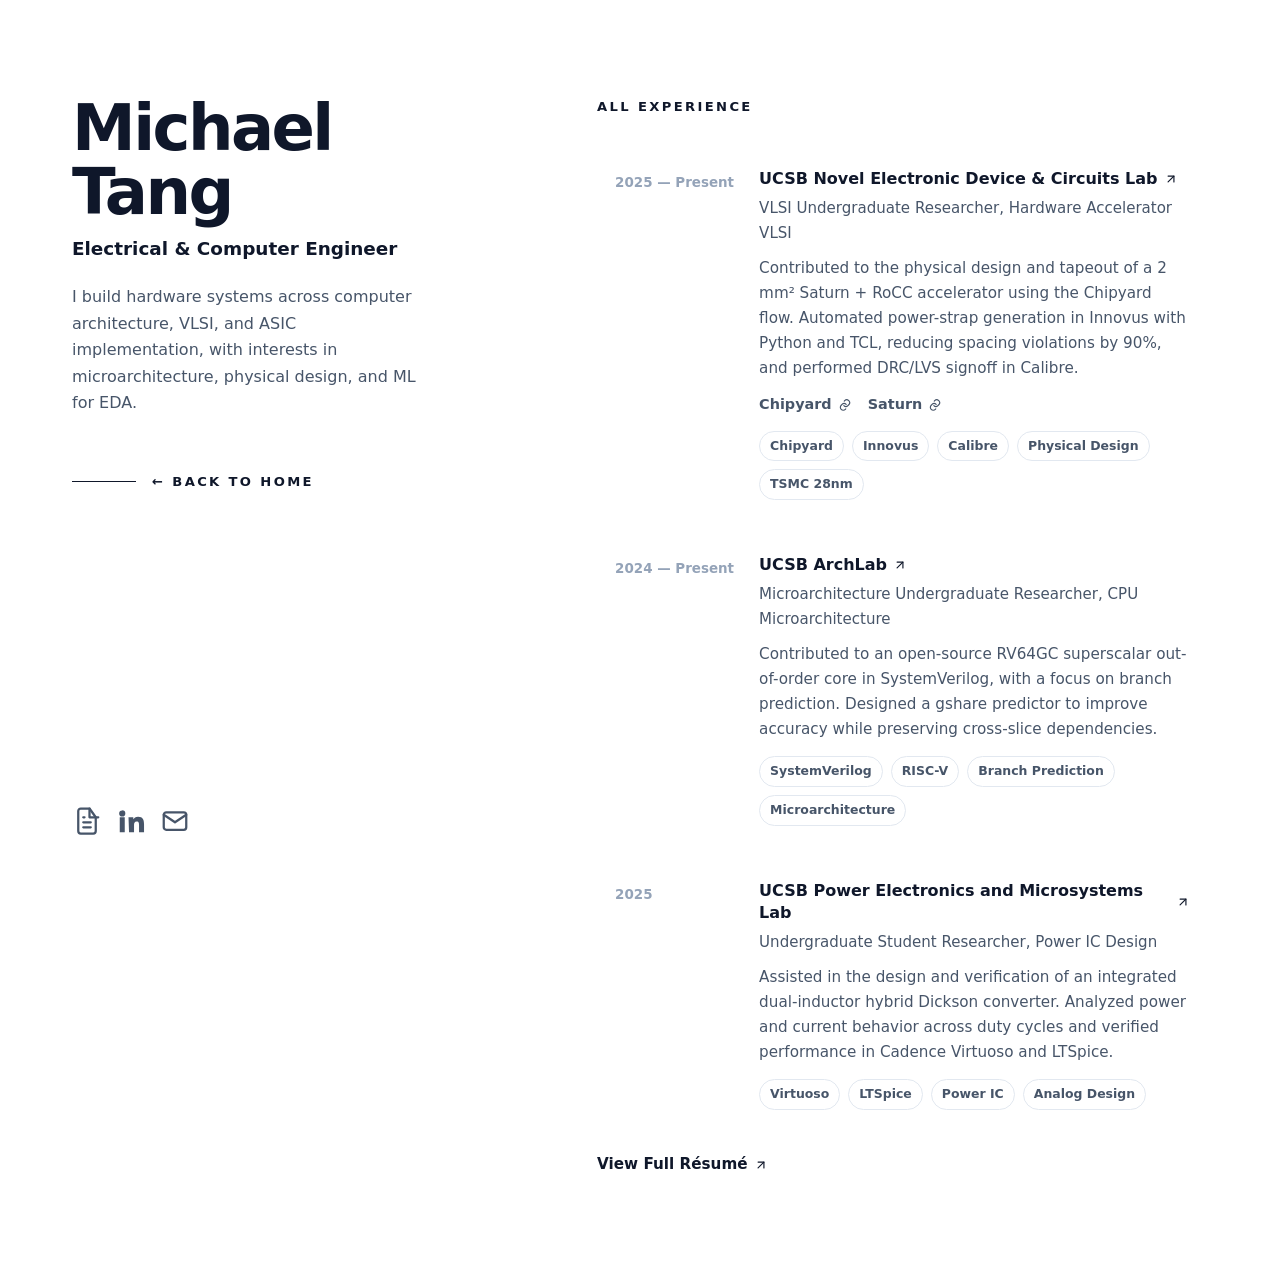
==== experiences.html @ 655ed009 "13" ====
<!DOCTYPE html>
<html lang="en">
<head>
  <meta charset="UTF-8" />
  <meta name="viewport" content="width=device-width, initial-scale=1.0" />
  <title>Experience — Michael Tang</title>
  <meta
    name="description"
    content="All experience by Michael Tang — computer architecture, VLSI, and hardware systems research."
  />
  <link rel="stylesheet" href="styles.css" />
</head>
<body>
  <div class="page">
    <aside class="sidebar">
      <div class="sidebar-top">
        <header>
          <h1>Michael Tang</h1>
          <p class="subtitle">Electrical &amp; Computer Engineer</p>
          <p class="intro">
            I build hardware systems across computer architecture, VLSI, and ASIC implementation,
            with interests in microarchitecture, physical design, and ML for EDA.
          </p>
        </header>

        <nav class="nav" aria-label="Section navigation">
          <ul>
            <li><a href="index.html" class="nav-link active">&larr; Back to Home</a></li>
          </ul>
        </nav>
      </div>

      <div class="socials">
        <a href="Michael_Tang_Resume.pdf" target="_blank" rel="noreferrer" aria-label="Resume">
          <svg class="social-icon" viewBox="0 0 24 24" fill="none" stroke="currentColor" stroke-width="1.8" stroke-linecap="round" stroke-linejoin="round" aria-hidden="true">
            <path d="M14 2H7a2 2 0 0 0-2 2v16a2 2 0 0 0 2 2h10a2 2 0 0 0 2-2V9z"></path>
            <path d="M14 2v7h7"></path>
            <path d="M9 13h6"></path>
            <path d="M9 17h6"></path>
            <path d="M9 9h1"></path>
          </svg>
        </a>

        <a href="https://linkedin.com/in/michael-tang-32861025a" target="_blank" rel="noreferrer" aria-label="LinkedIn">
          <svg class="social-icon" viewBox="0 0 24 24" fill="currentColor" aria-hidden="true">
            <path d="M4.98 3.5A2.48 2.48 0 1 0 5 8.46 2.48 2.48 0 0 0 4.98 3.5ZM3 9h4v12H3Zm7 0h3.83v1.64h.05c.53-1 1.83-2.05 3.77-2.05 4.03 0 4.78 2.65 4.78 6.09V21h-4v-5.57c0-1.33-.02-3.04-1.85-3.04-1.86 0-2.15 1.45-2.15 2.95V21h-4Z"/>
          </svg>
        </a>

        <a href="mailto:micdtang@gmail.com" aria-label="Email">
          <svg class="social-icon" viewBox="0 0 24 24" fill="none" stroke="currentColor" stroke-width="1.8" stroke-linecap="round" stroke-linejoin="round" aria-hidden="true">
            <rect x="3" y="5" width="18" height="14" rx="2"></rect>
            <path d="M3 7l9 6 9-6"></path>
          </svg>
        </a>
      </div>
    </aside>

    <main class="content">
      <section id="experience">
        <h2 class="page-heading">All Experience</h2>
        <div class="list">
          <article class="card">
            <div class="card-date">2025 — Present</div>
            <div class="card-body">
              <h3>
                <a class="inline-link" href="https://sites.google.com/site/strukov/people" target="_blank" rel="noreferrer">
                  UCSB Novel Electronic Device &amp; Circuits Lab
                  <svg class="icon" xmlns="http://www.w3.org/2000/svg" viewBox="0 0 24 24" fill="none" stroke="currentColor" stroke-width="2" stroke-linecap="round" stroke-linejoin="round" aria-hidden="true">
                    <path d="M7 17L17 7"></path>
                    <path d="M7 7h10v10"></path>
                  </svg>
                </a>
              </h3>
              <span class="role">VLSI Undergraduate Researcher, Hardware Accelerator VLSI</span>
              <p>
                Contributed to the physical design and tapeout of a 2 mm² Saturn + RoCC accelerator using the Chipyard flow. Automated power-strap generation in Innovus with Python and TCL, reducing spacing violations by 90%, and performed DRC/LVS signoff in Calibre.
              </p>
              <div class="project-links">
                <a class="inline-link" href="https://chipyard.readthedocs.io/en/latest/" target="_blank" rel="noreferrer">
                  Chipyard
                  <svg class="icon" xmlns="http://www.w3.org/2000/svg" viewBox="0 0 24 24" fill="none" stroke="currentColor" stroke-width="2" stroke-linecap="round" stroke-linejoin="round" aria-hidden="true">
                    <path d="M10 13a5 5 0 0 0 7.07 0l1.41-1.41a5 5 0 0 0-7.07-7.07L10.7 5.23"></path>
                    <path d="M14 11a5 5 0 0 0-7.07 0L5.52 12.41a5 5 0 1 0 7.07 7.07l.71-.71"></path>
                  </svg>
                </a>
                <a class="inline-link" href="https://github.com/ucb-bar/saturn-vectors" target="_blank" rel="noreferrer">
                  Saturn
                  <svg class="icon" xmlns="http://www.w3.org/2000/svg" viewBox="0 0 24 24" fill="none" stroke="currentColor" stroke-width="2" stroke-linecap="round" stroke-linejoin="round" aria-hidden="true">
                    <path d="M10 13a5 5 0 0 0 7.07 0l1.41-1.41a5 5 0 0 0-7.07-7.07L10.7 5.23"></path>
                    <path d="M14 11a5 5 0 0 0-7.07 0L5.52 12.41a5 5 0 1 0 7.07 7.07l.71-.71"></path>
                  </svg>
                </a>
              </div>
              <div class="tags">
                <span class="tag">Chipyard</span>
                <span class="tag">Innovus</span>
                <span class="tag">Calibre</span>
                <span class="tag">Physical Design</span>
                <span class="tag">TSMC 28nm</span>
              </div>
            </div>
          </article>

          <article class="card">
            <div class="card-date">2024 — Present</div>
            <div class="card-body">
              <h3>
                <a class="inline-link" href="https://www.arch.cs.ucsb.edu/" target="_blank" rel="noreferrer">
                  UCSB ArchLab
                  <svg class="icon" xmlns="http://www.w3.org/2000/svg" viewBox="0 0 24 24" fill="none" stroke="currentColor" stroke-width="2" stroke-linecap="round" stroke-linejoin="round" aria-hidden="true">
                    <path d="M7 17L17 7"></path>
                    <path d="M7 7h10v10"></path>
                  </svg>
                </a>
              </h3>
              <span class="role">Microarchitecture Undergraduate Researcher, CPU Microarchitecture</span>
              <p>
                Contributed to an open-source RV64GC superscalar out-of-order core in SystemVerilog, with a focus on branch prediction. Designed a gshare predictor to improve accuracy while preserving cross-slice dependencies.
              </p>
              <div class="tags">
                <span class="tag">SystemVerilog</span>
                <span class="tag">RISC-V</span>
                <span class="tag">Branch Prediction</span>
                <span class="tag">Microarchitecture</span>
              </div>
            </div>
          </article>

          <article class="card">
            <div class="card-date">2025</div>
            <div class="card-body">
              <h3>
                <a class="inline-link" href="https://energy.ece.ucsb.edu/" target="_blank" rel="noreferrer">
                  UCSB Power Electronics and Microsystems Lab
                  <svg class="icon" xmlns="http://www.w3.org/2000/svg" viewBox="0 0 24 24" fill="none" stroke="currentColor" stroke-width="2" stroke-linecap="round" stroke-linejoin="round" aria-hidden="true">
                    <path d="M7 17L17 7"></path>
                    <path d="M7 7h10v10"></path>
                  </svg>
                </a>
              </h3>
              <span class="role">Undergraduate Student Researcher, Power IC Design</span>
              <p>
                Assisted in the design and verification of an integrated dual-inductor hybrid Dickson converter. Analyzed power and current behavior across duty cycles and verified performance in Cadence Virtuoso and LTSpice.
              </p>
              <div class="tags">
                <span class="tag">Virtuoso</span>
                <span class="tag">LTSpice</span>
                <span class="tag">Power IC</span>
                <span class="tag">Analog Design</span>
              </div>
            </div>
          </article>
        </div>

        <a class="resume-link inline-link" href="Michael_Tang_Resume.pdf" target="_blank" rel="noreferrer">
          View Full Résumé
          <svg class="icon" xmlns="http://www.w3.org/2000/svg" viewBox="0 0 24 24" fill="none" stroke="currentColor" stroke-width="2" stroke-linecap="round" stroke-linejoin="round" aria-hidden="true">
            <path d="M7 17L17 7"></path>
            <path d="M7 7h10v10"></path>
          </svg>
        </a>
      </section>
    </main>
  </div>
</body>
</html>
---- styles.css ----
:root {
  --bg: #ffffff;
  --text: #0f172a;
  --muted: #475569;
  --light: #94a3b8;
  --border: #e2e8f0;
  --link: #0f172a;
  --max-width: 1200px;
  --left-col: 42%;
  --right-col: 58%;
  --section-gap: 7rem;
  --transition: 180ms ease;
}

* {
  box-sizing: border-box;
}

html {
  scroll-behavior: smooth;
}

body {
  margin: 0;
  font-family: Inter, ui-sans-serif, system-ui, -apple-system, BlinkMacSystemFont,
    "Segoe UI", sans-serif;
  background: var(--bg);
  color: var(--text);
  line-height: 1.65;
  -webkit-font-smoothing: antialiased;
  text-rendering: optimizeLegibility;
}

a {
  color: var(--link);
  text-decoration: none;
  transition: opacity var(--transition), color var(--transition), transform var(--transition);
}

a:hover {
  opacity: 0.8;
}

.page {
  max-width: var(--max-width);
  margin: 0 auto;
  padding: 0 32px;
  display: grid;
  grid-template-columns: minmax(280px, var(--left-col)) minmax(320px, var(--right-col));
  gap: 48px;
}

.sidebar {
  position: sticky;
  top: 0;
  height: 100vh;
  padding: 96px 0 64px;
  display: flex;
  flex-direction: column;
  justify-content: space-between;
}

.sidebar-top {
  max-width: 420px;
}

h1 {
  font-size: clamp(2.6rem, 5vw, 4.3rem);
  line-height: 1;
  margin: 0 0 10px;
  letter-spacing: -0.04em;
  font-weight: 700;
}

.subtitle {
  font-size: 1.15rem;
  font-weight: 600;
  margin: 0 0 20px;
  color: var(--text);
}

.intro {
  font-size: 1rem;
  color: var(--muted);
  max-width: 22rem;
  margin: 0 0 40px;
}

.nav {
  margin-top: 48px;
}

.nav ul {
  list-style: none;
  padding: 0;
  margin: 0;
}

.nav li + li {
  margin-top: 18px;
}

.nav a {
  display: inline-flex;
  align-items: center;
  gap: 16px;
  color: var(--light);
  font-size: 0.82rem;
  letter-spacing: 0.18em;
  text-transform: uppercase;
  font-weight: 700;
}

.nav a::before {
  content: "";
  display: inline-block;
  width: 32px;
  height: 1px;
  background: var(--light);
  transition: width var(--transition), background var(--transition);
}

.nav a:hover,
.nav a.active {
  color: var(--text);
  opacity: 1;
}

.nav a:hover::before,
.nav a.active::before {
  width: 64px;
  background: var(--text);
}

.socials {
  display: flex;
  gap: 14px;
  align-items: center;
  flex-wrap: wrap;
  padding-top: 32px;
}

.socials a {
  color: var(--muted);
  display: inline-flex;
  align-items: center;
  justify-content: center;
}

.socials a:hover {
  color: var(--text);
  opacity: 1;
  transform: translateY(-1px);
}

.social-icon {
  width: 30px;
  height: 30px;
  display: block;
}

.content {
  padding: 96px 0;
}

section {
  scroll-margin-top: 96px;
}

section + section {
  margin-top: var(--section-gap);
}

.section-heading {
  display: none;
  margin: 0 0 24px;
  font-size: 0.82rem;
  letter-spacing: 0.18em;
  text-transform: uppercase;
  color: var(--text);
  font-weight: 800;
}

.page-heading {
  display: block;
  margin: 0 0 32px;
  font-size: 0.82rem;
  letter-spacing: 0.18em;
  text-transform: uppercase;
  color: var(--text);
  font-weight: 800;
}

.about p {
  margin: 0 0 18px;
  color: var(--muted);
  font-size: 1rem;
}

.about strong {
  color: var(--text);
  font-weight: 600;
}

.list {
  display: grid;
  gap: 18px;
}

.card {
  display: grid;
  grid-template-columns: 120px 1fr;
  gap: 24px;
  padding: 18px 18px;
  border-radius: 14px;
  transition: background var(--transition), transform var(--transition);
}

.card:hover {
  background: #fafafa;
  transform: translateY(-1px);
}

.card-date {
  color: var(--light);
  font-size: 0.84rem;
  font-weight: 600;
  padding-top: 4px;
  white-space: nowrap;
}

.card-body h3 {
  margin: 0 0 6px;
  font-size: 1rem;
  line-height: 1.4;
  font-weight: 600;
  color: var(--text);
}

.card-body h3 a {
  color: inherit;
  text-decoration: none;
}

.card-body h3 a:hover {
  opacity: 1;
}

.inline-link {
  display: inline-flex;
  align-items: center;
  gap: 0.38rem;
  color: inherit;
  text-decoration: none;
}

.inline-link:hover {
  opacity: 1;
}

.inline-link .icon {
  width: 14px;
  height: 14px;
  flex-shrink: 0;
  transition: transform var(--transition);
}

.inline-link:hover .icon {
  transform: translate(2px, -2px);
}

.card-body .role {
  display: block;
  color: var(--muted);
  font-size: 0.94rem;
  margin-bottom: 10px;
}

.card-body p {
  margin: 0;
  color: var(--muted);
  font-size: 0.95rem;
}

.tags {
  display: flex;
  flex-wrap: wrap;
  gap: 8px;
  margin-top: 14px;
}

.tag {
  border: 1px solid var(--border);
  color: var(--muted);
  border-radius: 999px;
  padding: 4px 10px;
  font-size: 0.78rem;
  font-weight: 600;
  white-space: nowrap;
}

.resume-link {
  display: inline-flex;
  align-items: center;
  gap: 0.4rem;
  margin-top: 24px;
  color: var(--text);
  font-weight: 600;
  font-size: 0.95rem;
}

.project-links {
  display: flex;
  gap: 16px;
  margin-top: 12px;
  flex-wrap: wrap;
}

.project-links a {
  font-size: 0.9rem;
  font-weight: 600;
  color: var(--muted);
}

.project-links a:hover {
  color: var(--text);
  opacity: 1;
}

.footer-note {
  margin-top: 80px;
  color: var(--light);
  font-size: 0.88rem;
}

@media (max-width: 980px) {
  .page {
    grid-template-columns: 1fr;
    gap: 0;
    padding: 0 20px;
  }

  .sidebar {
    position: static;
    height: auto;
    padding: 72px 0 16px;
  }

  .nav {
    display: none;
  }

  .content {
    padding: 24px 0 72px;
  }

  .section-heading {
    display: block;
    position: sticky;
    top: 0;
    background: rgba(255, 255, 255, 0.96);
    backdrop-filter: blur(8px);
    padding: 16px 0;
    z-index: 10;
  }

  section + section {
    margin-top: 5rem;
  }
}

@media (max-width: 700px) {
  .card {
    grid-template-columns: 1fr;
    gap: 10px;
    padding: 16px 0;
  }

  .card-date {
    padding-top: 0;
  }

  h1 {
    font-size: 2.7rem;
  }
}
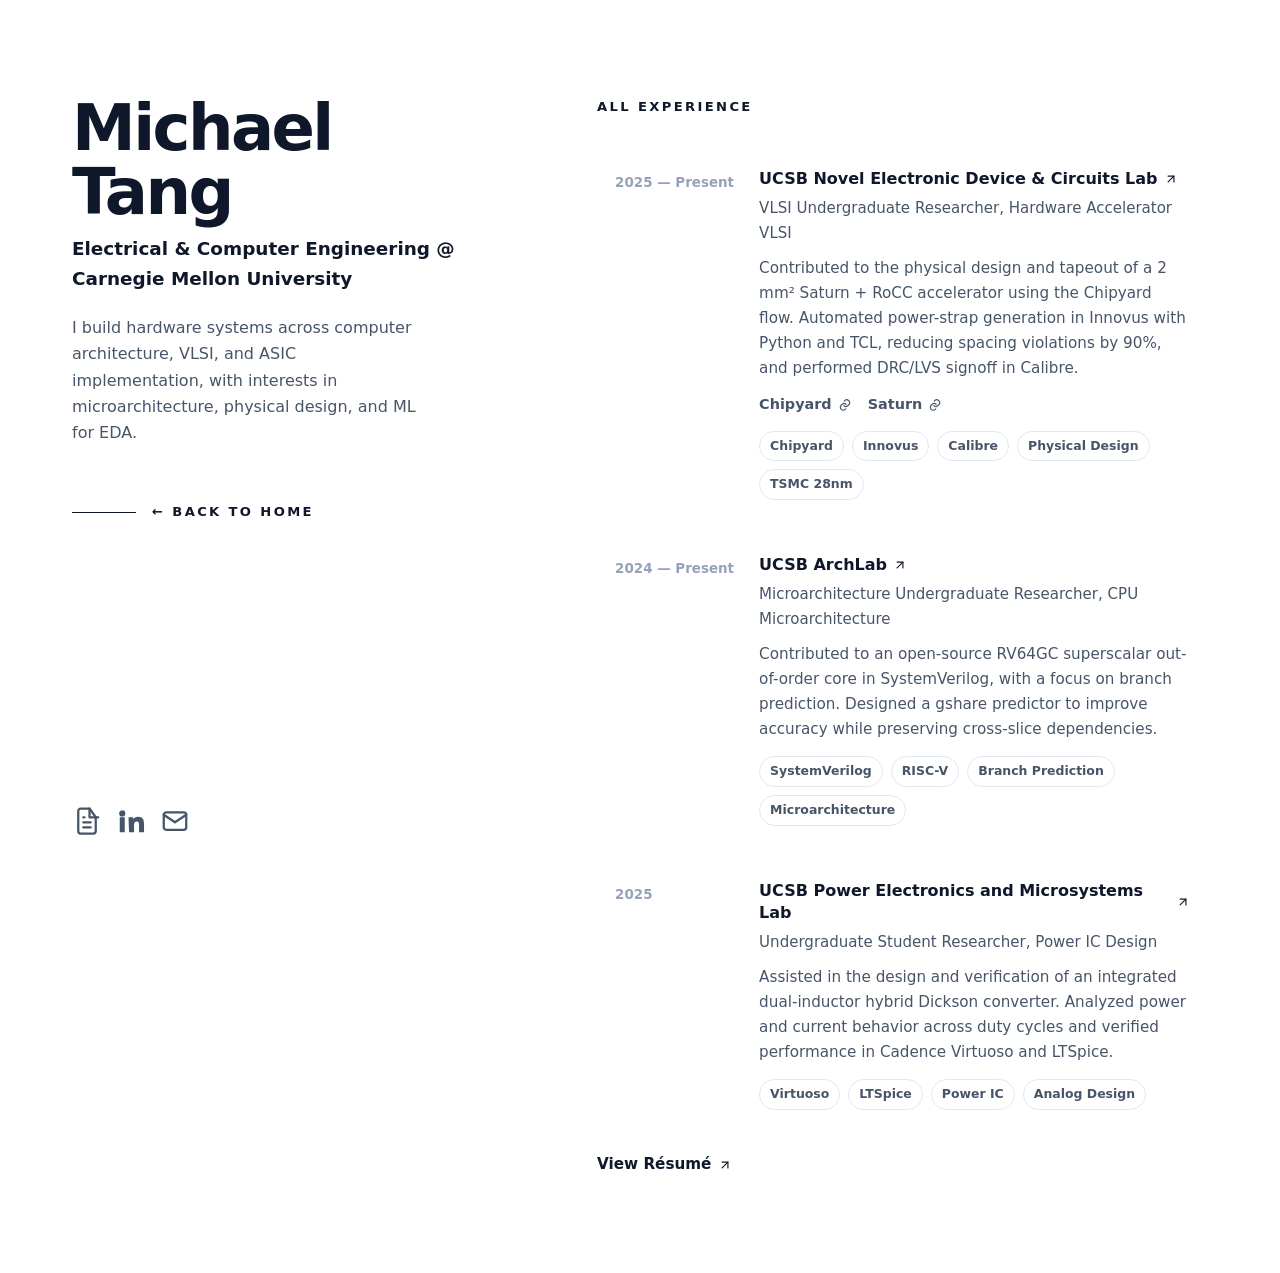
==== commit 742437d7: "14" ====
--- a/experiences.html
+++ b/experiences.html
@@ -16,7 +16,7 @@
       <div class="sidebar-top">
         <header>
           <h1>Michael Tang</h1>
-          <p class="subtitle">Electrical &amp; Computer Engineer</p>
+          <p class="subtitle">Electrical &amp; Computer Engineering @ Carnegie Mellon University</p>
           <p class="intro">
             I build hardware systems across computer architecture, VLSI, and ASIC implementation,
             with interests in microarchitecture, physical design, and ML for EDA.
@@ -154,7 +154,7 @@
         </div>
 
         <a class="resume-link inline-link" href="Michael_Tang_Resume.pdf" target="_blank" rel="noreferrer">
-          View Full Résumé
+          View Résumé
           <svg class="icon" xmlns="http://www.w3.org/2000/svg" viewBox="0 0 24 24" fill="none" stroke="currentColor" stroke-width="2" stroke-linecap="round" stroke-linejoin="round" aria-hidden="true">
             <path d="M7 17L17 7"></path>
             <path d="M7 7h10v10"></path>
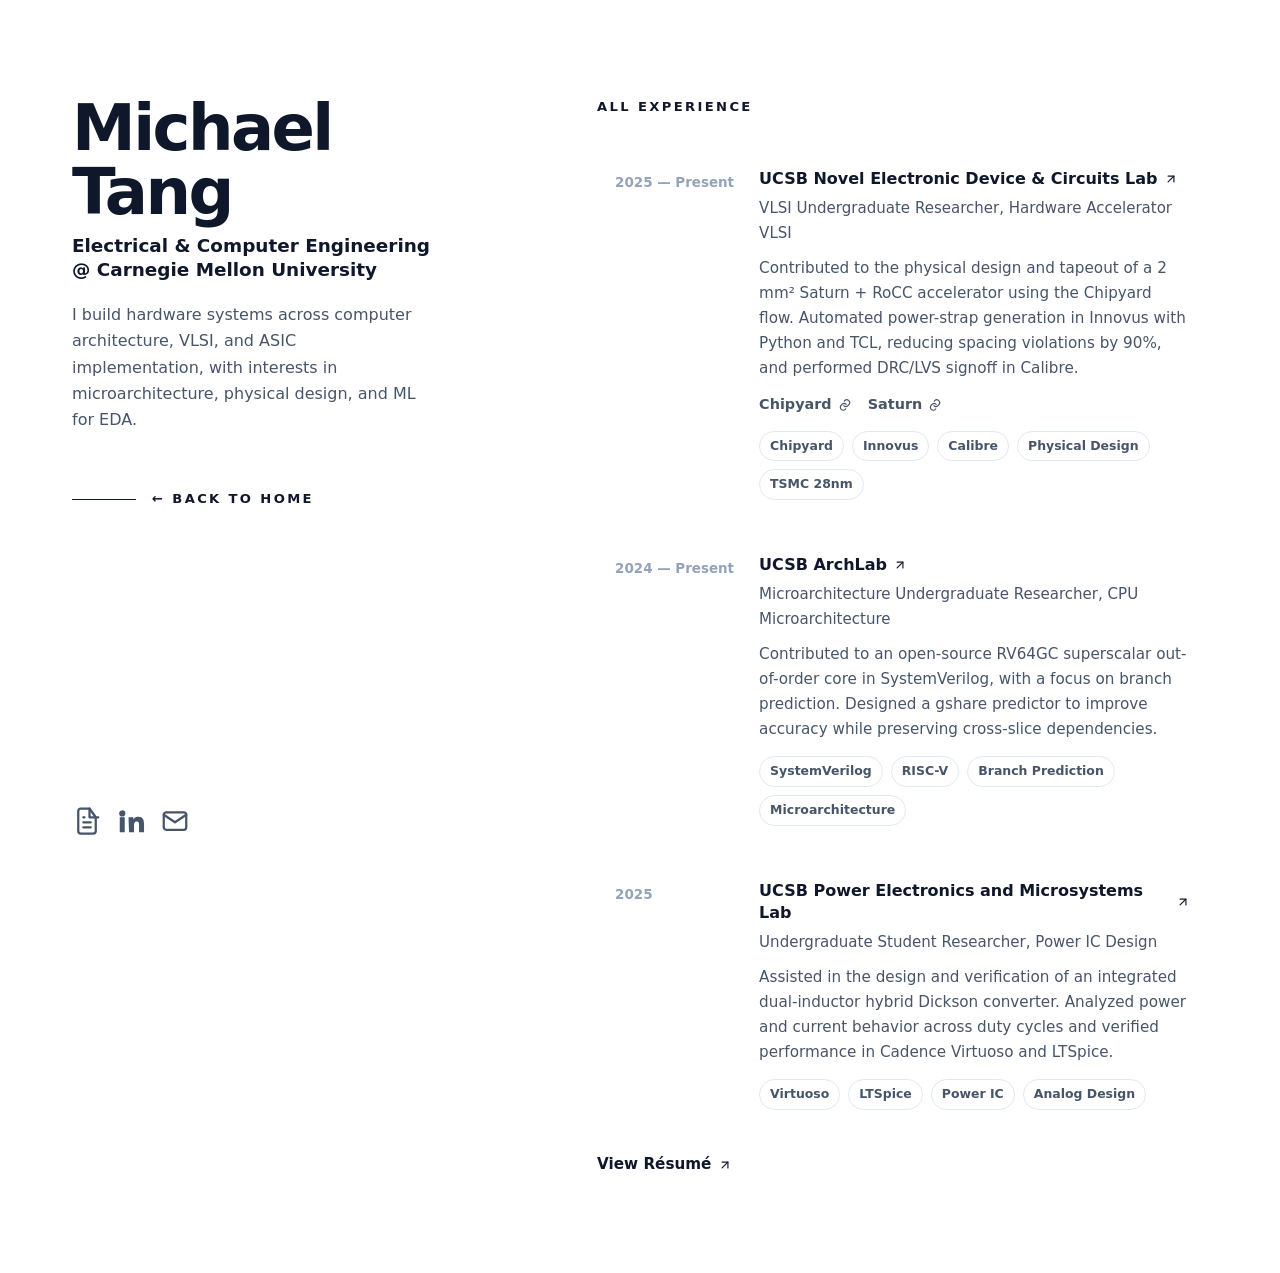
==== commit b7053c1c: "14.1" ====
--- a/experiences.html
+++ b/experiences.html
@@ -16,7 +16,7 @@
       <div class="sidebar-top">
         <header>
           <h1>Michael Tang</h1>
-          <p class="subtitle">Electrical &amp; Computer Engineering @ Carnegie Mellon University</p>
+          <p class="subtitle">Electrical &amp; Computer Engineering<br />@ Carnegie Mellon University</p>
           <p class="intro">
             I build hardware systems across computer architecture, VLSI, and ASIC implementation,
             with interests in microarchitecture, physical design, and ML for EDA.
--- a/styles.css
+++ b/styles.css
@@ -75,6 +75,7 @@
 .subtitle {
   font-size: 1.15rem;
   font-weight: 600;
+  line-height: 1.3;
   margin: 0 0 20px;
   color: var(--text);
 }
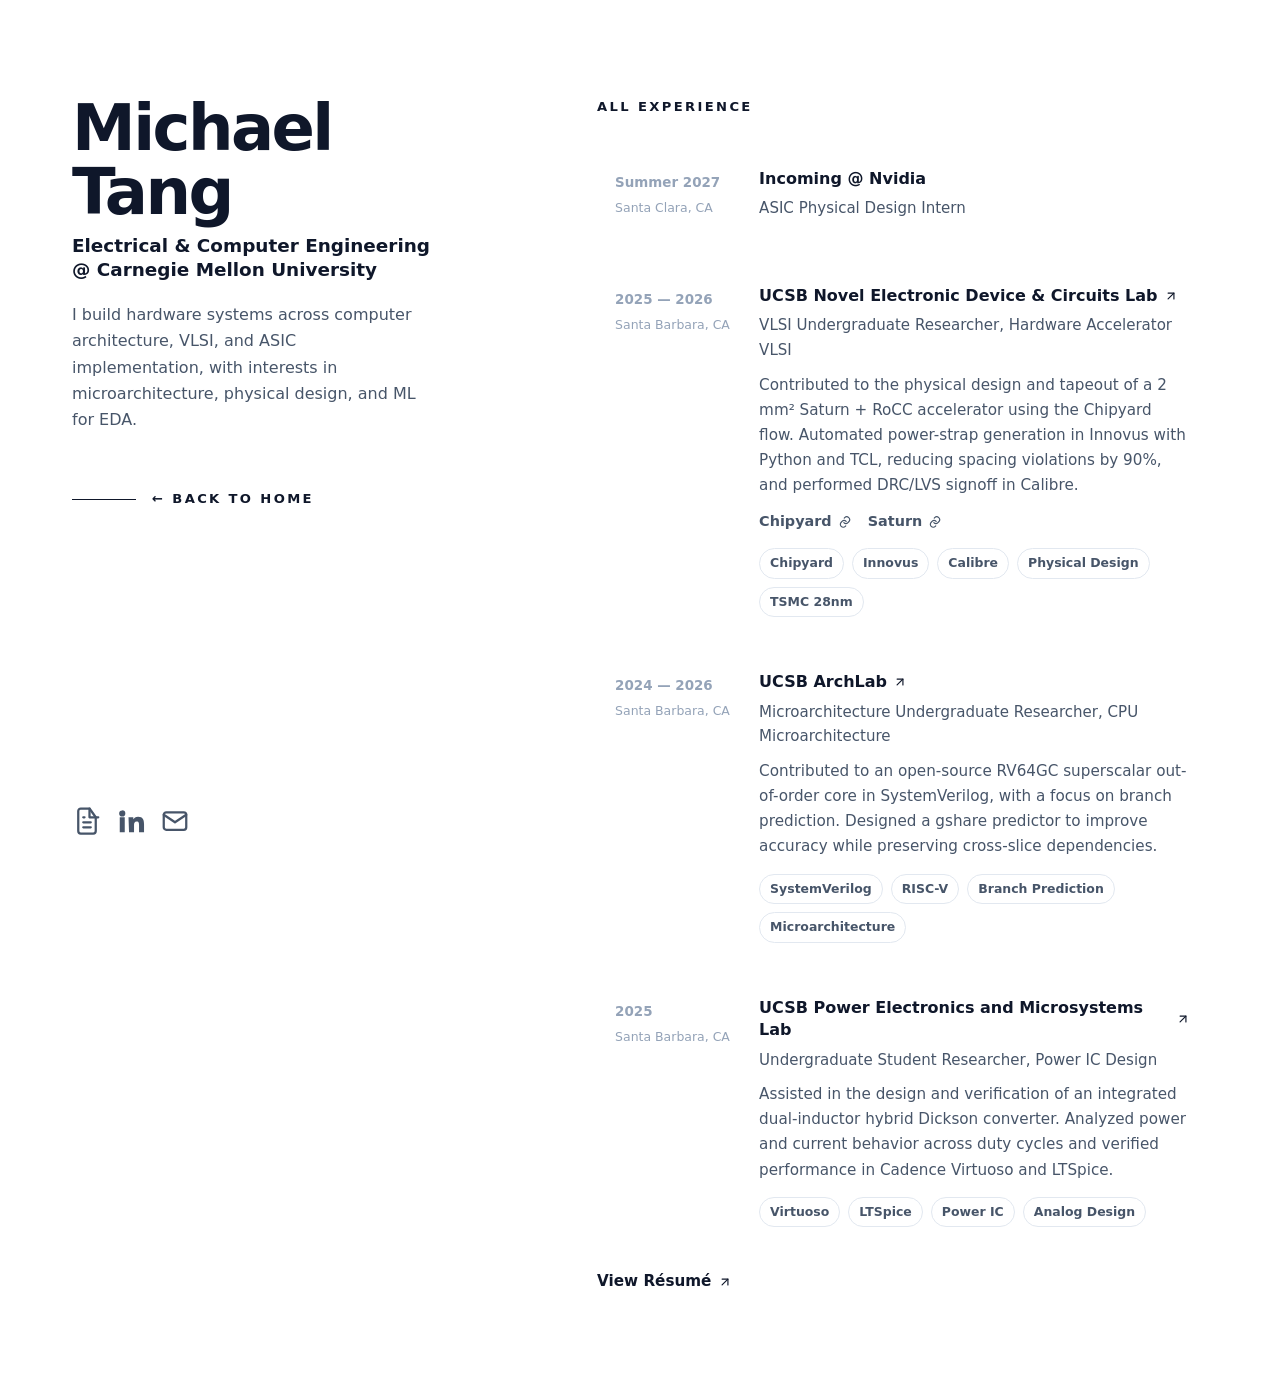
==== commit 9872f2d4: "18" ====
--- a/experiences.html
+++ b/experiences.html
@@ -61,7 +61,15 @@
         <h2 class="page-heading">All Experience</h2>
         <div class="list">
           <article class="card">
-            <div class="card-date">2025 — Present</div>
+            <div class="card-date">Summer 2027<span class="card-location">Santa Clara, CA</span></div>
+            <div class="card-body">
+              <h3>Incoming @ Nvidia</h3>
+              <span class="role">ASIC Physical Design Intern</span>
+            </div>
+          </article>
+
+          <article class="card">
+            <div class="card-date">2025 — 2026<span class="card-location">Santa Barbara, CA</span></div>
             <div class="card-body">
               <h3>
                 <a class="inline-link" href="https://sites.google.com/site/strukov/people" target="_blank" rel="noreferrer">
@@ -103,7 +111,7 @@
           </article>
 
           <article class="card">
-            <div class="card-date">2024 — Present</div>
+            <div class="card-date">2024 — 2026<span class="card-location">Santa Barbara, CA</span></div>
             <div class="card-body">
               <h3>
                 <a class="inline-link" href="https://www.arch.cs.ucsb.edu/" target="_blank" rel="noreferrer">
@@ -128,7 +136,7 @@
           </article>
 
           <article class="card">
-            <div class="card-date">2025</div>
+            <div class="card-date">2025<span class="card-location">Santa Barbara, CA</span></div>
             <div class="card-body">
               <h3>
                 <a class="inline-link" href="https://energy.ece.ucsb.edu/" target="_blank" rel="noreferrer">
--- a/styles.css
+++ b/styles.css
@@ -50,6 +50,43 @@
   gap: 48px;
 }
 
+.page--writeup {
+  grid-template-columns: minmax(180px, 20%) minmax(320px, 80%);
+}
+
+.page--writeup .sidebar h1 {
+  font-size: 1.5rem;
+  margin-bottom: 6px;
+}
+
+.page--writeup .sidebar .subtitle {
+  font-size: 0.8rem;
+  margin-bottom: 8px;
+}
+
+.page--writeup .sidebar .nav {
+  margin-top: 24px;
+}
+
+.page--writeup .sidebar .nav a {
+  font-size: 0.72rem;
+  letter-spacing: 0.14em;
+}
+
+.page--writeup .sidebar .nav a::before {
+  width: 20px;
+}
+
+.page--writeup .sidebar .nav a:hover::before,
+.page--writeup .sidebar .nav a.active::before {
+  width: 36px;
+}
+
+.page--writeup .sidebar .social-icon {
+  width: 22px;
+  height: 22px;
+}
+
 .sidebar {
   position: sticky;
   top: 0;
@@ -230,6 +267,14 @@
   white-space: nowrap;
 }
 
+.card-location {
+  display: block;
+  margin-top: 4px;
+  font-size: 0.78rem;
+  font-weight: 400;
+  white-space: normal;
+}
+
 .card-body h3 {
   margin: 0 0 6px;
   font-size: 1rem;
@@ -326,6 +371,142 @@
 .project-links a:hover {
   color: var(--text);
   opacity: 1;
+}
+
+.writeup h1 {
+  font-size: clamp(1.6rem, 3vw, 2.1rem);
+  line-height: 1.2;
+  margin: 0 0 28px;
+  letter-spacing: -0.02em;
+  font-weight: 700;
+}
+
+.writeup h2 {
+  font-size: 1.15rem;
+  font-weight: 700;
+  color: var(--text);
+  margin: 40px 0 12px;
+}
+
+.writeup h2:first-of-type {
+  margin-top: 0;
+}
+
+.writeup h3 {
+  font-size: 1rem;
+  font-weight: 600;
+  color: var(--text);
+  margin: 22px 0 10px;
+}
+
+.writeup p {
+  margin: 0 0 16px;
+  color: var(--muted);
+  font-size: 1rem;
+}
+
+.writeup code {
+  font-family: ui-monospace, SFMono-Regular, Menlo, Consolas, monospace;
+  font-size: 0.88em;
+  background: #f8fafc;
+  border: 1px solid var(--border);
+  border-radius: 4px;
+  padding: 0.1em 0.4em;
+}
+
+.writeup ul {
+  margin: 0 0 16px;
+  padding-left: 22px;
+  color: var(--muted);
+}
+
+.writeup ul ul {
+  margin: 6px 0 0;
+}
+
+.writeup li {
+  margin: 0 0 8px;
+  font-size: 1rem;
+}
+
+.writeup a {
+  text-decoration: underline;
+  text-decoration-color: var(--border);
+  text-underline-offset: 2px;
+}
+
+.writeup pre {
+  margin: 0;
+  font-family: ui-monospace, SFMono-Regular, Menlo, Consolas, monospace;
+  font-size: 0.82rem;
+  line-height: 1.5;
+  color: var(--text);
+  background: #f8fafc;
+  border: 1px solid var(--border);
+  border-radius: 6px;
+  padding: 14px 16px;
+  overflow-x: auto;
+}
+
+.writeup .grid-table {
+  width: auto;
+  max-width: 100%;
+  margin: 0 auto 24px;
+  border-collapse: separate;
+  border-spacing: 24px 0;
+}
+
+.writeup .grid-table th,
+.writeup .grid-table td {
+  vertical-align: top;
+  text-align: center;
+  padding: 0;
+}
+
+.writeup .grid-table th {
+  font-size: 1rem;
+  font-weight: 700;
+  color: var(--text);
+  padding-bottom: 14px;
+}
+
+.writeup .grid-table pre {
+  display: inline-block;
+  text-align: left;
+  background: #f1f5f9;
+  border: 1px solid var(--border);
+  border-radius: 10px;
+  padding: 18px 24px;
+  overflow-x: auto;
+}
+
+@media (max-width: 720px) {
+  .writeup .grid-table {
+    border-spacing: 0;
+  }
+
+  .writeup .grid-table,
+  .writeup .grid-table tbody,
+  .writeup .grid-table tr,
+  .writeup .grid-table td,
+  .writeup .grid-table th {
+    display: block;
+    width: 100%;
+  }
+
+  .writeup .grid-table td {
+    margin-bottom: 20px;
+  }
+
+  .writeup .grid-table pre {
+    display: block;
+    width: fit-content;
+    margin: 0 auto;
+  }
+
+  .writeup .grid-table td:first-child {
+    margin-bottom: 16px;
+  }
 }
 
 .footer-note {
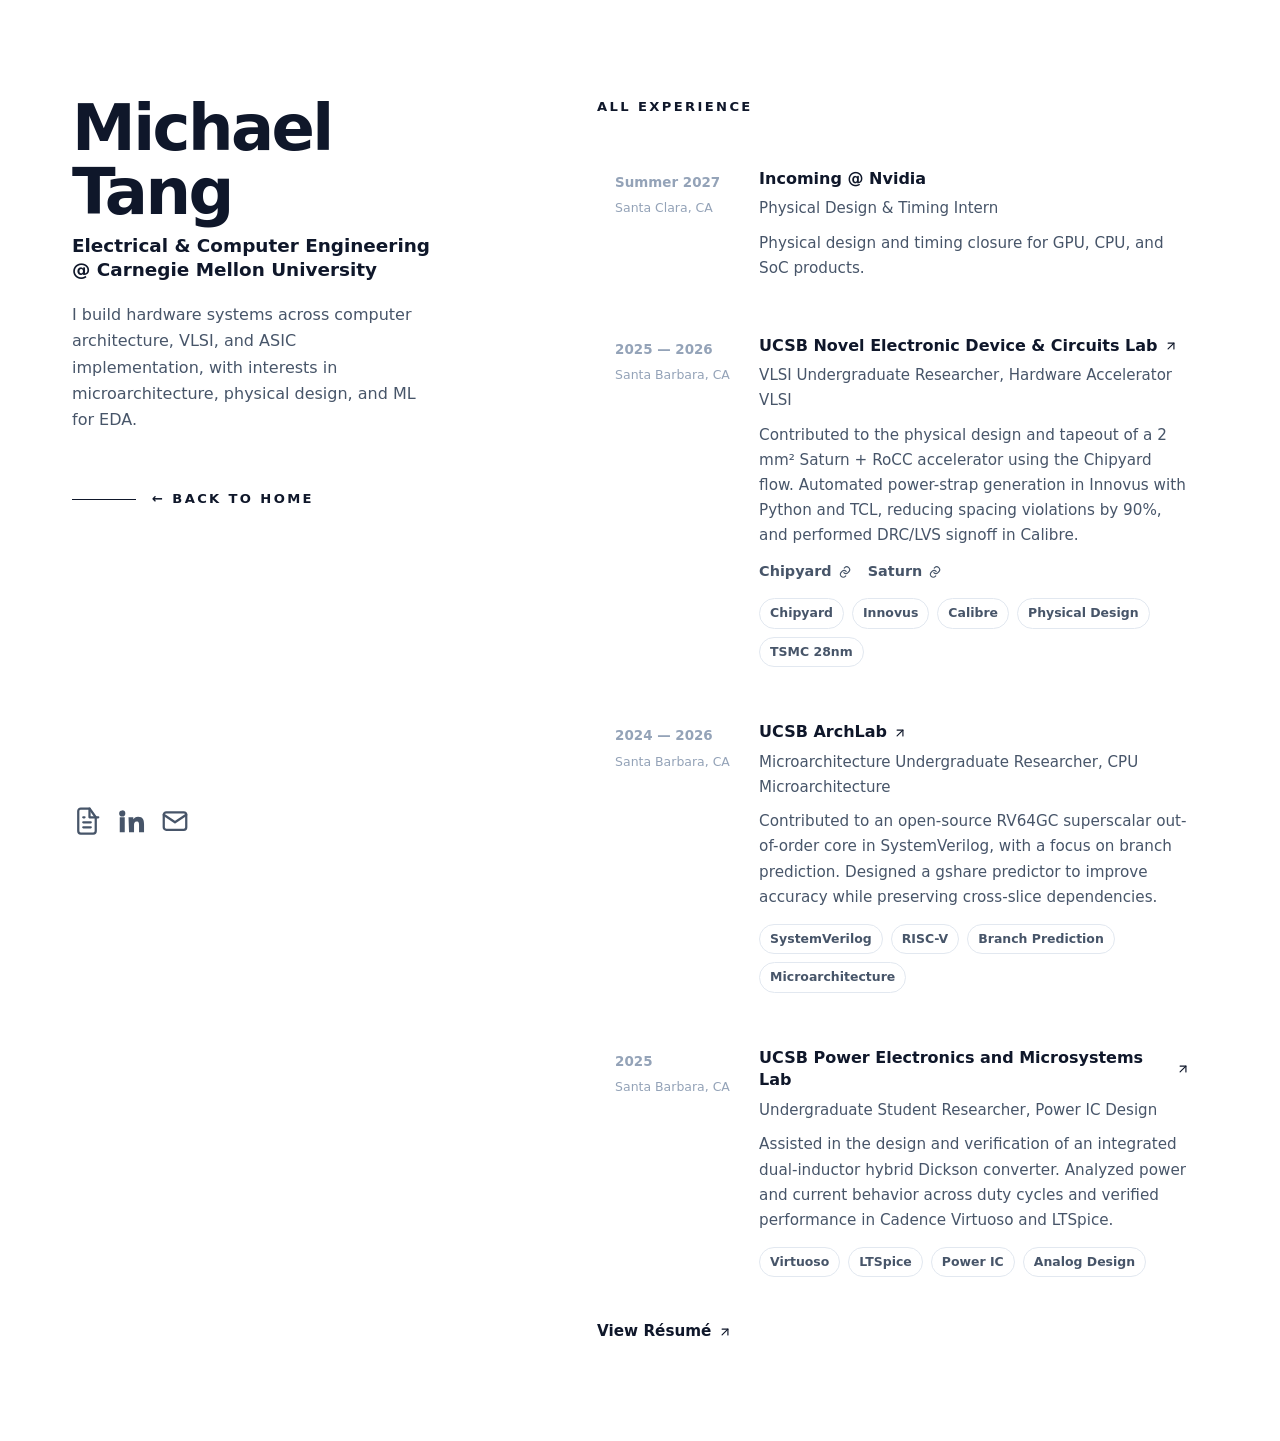
==== commit 196c79b0: "18.1" ====
--- a/experiences.html
+++ b/experiences.html
@@ -64,7 +64,10 @@
             <div class="card-date">Summer 2027<span class="card-location">Santa Clara, CA</span></div>
             <div class="card-body">
               <h3>Incoming @ Nvidia</h3>
-              <span class="role">ASIC Physical Design Intern</span>
+              <span class="role">Physical Design &amp; Timing Intern</span>
+              <p>
+                Physical design and timing closure for GPU, CPU, and SoC products.
+              </p>
             </div>
           </article>
 
